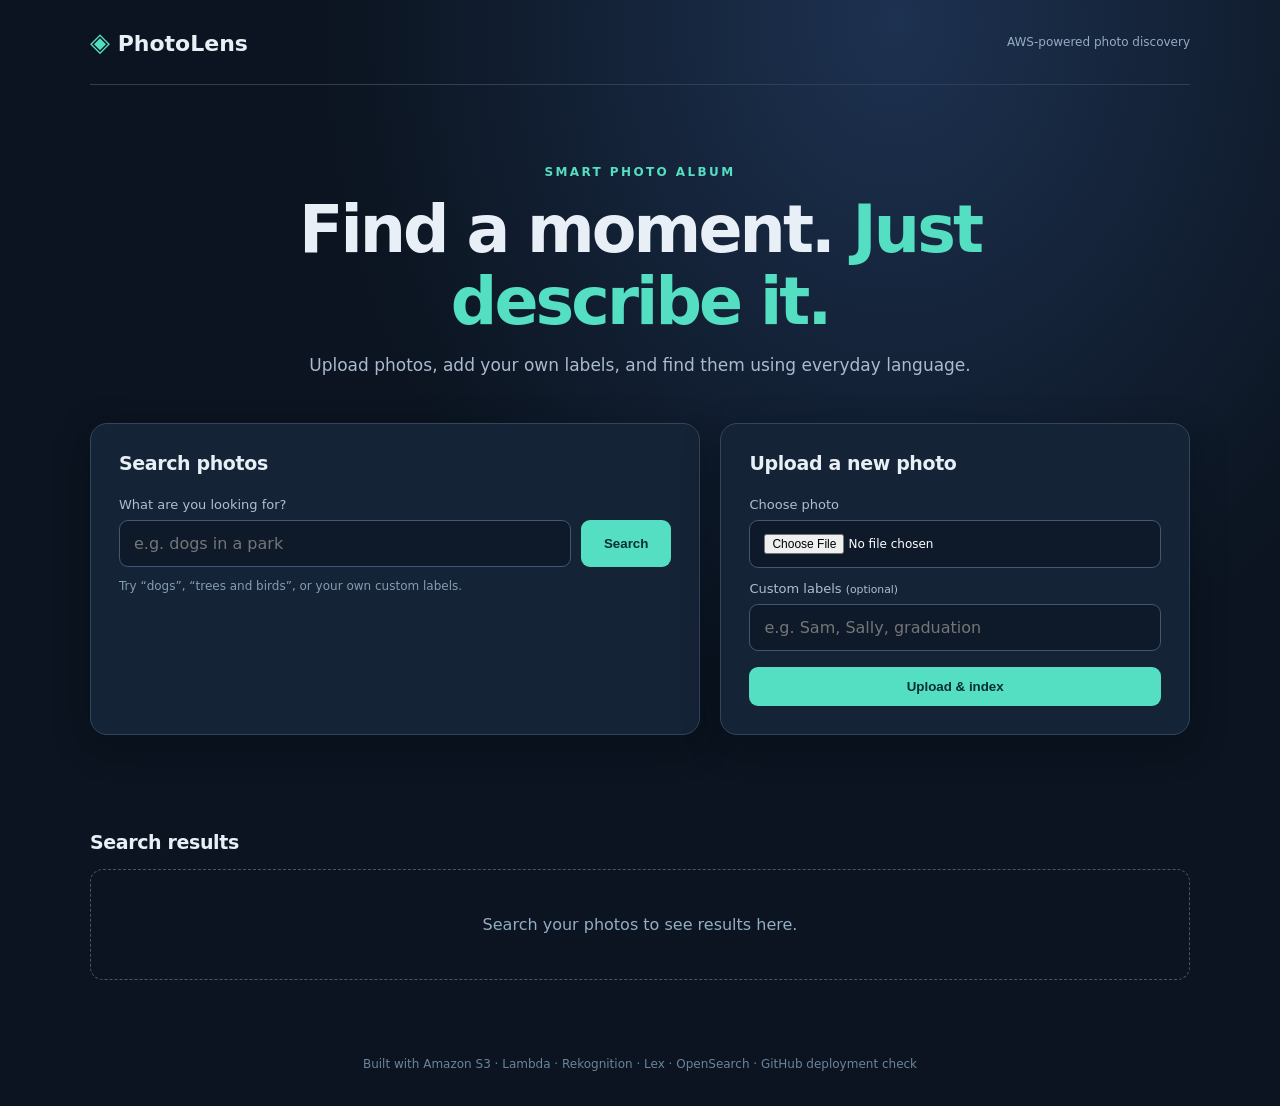
==== front-end/index.html @ 9dab0dca "Restructure repository" ====
<!doctype html>
<html lang="en">
<head>
  <meta charset="UTF-8"/>
  <meta name="viewport" content="width=device-width,initial-scale=1"/>
  <title>PhotoLens | Search your memories</title>
  <link rel="stylesheet" href="style.css"/>
</head>
<body>
  <main class="shell">
    <header><div class="brand"><span class="brand-icon">◈</span> PhotoLens</div><div class="tag">AWS-powered photo discovery</div></header>
    <section class="hero"><span class="eyebrow">SMART PHOTO ALBUM</span><h1>Find a moment. <em>Just describe it.</em></h1><p>Upload photos, add your own labels, and find them using everyday language.</p></section>
    <section class="panels">
      <form class="panel search-panel" id="search-form"><h2>Search photos</h2><label for="query">What are you looking for?</label><div class="search-row"><input id="query" name="query" required placeholder="e.g. dogs in a park" autocomplete="off"/><button type="submit">Search</button></div><p class="hint">Try “dogs”, “trees and birds”, or your own custom labels.</p></form>
      <form class="panel upload-panel" id="upload-form"><h2>Upload a new photo</h2><label for="photo">Choose photo</label><input id="photo" type="file" accept="image/jpeg,image/png" required/><label for="custom-labels">Custom labels <small>(optional)</small></label><input id="custom-labels" placeholder="e.g. Sam, Sally, graduation"/><button type="submit" class="secondary">Upload & index</button></form>
    </section>
    <p id="status" role="status" aria-live="polite"></p>
    <section class="results"><div class="results-heading"><h2>Search results</h2><span id="result-count"></span></div><div id="gallery" class="gallery"><div class="empty">Search your photos to see results here.</div></div></section>
    <footer>Built with Amazon S3 · Lambda · Rekognition · Lex · OpenSearch · GitHub deployment check</footer>
  </main>
  <script src="config.js"></script>
  <script src="sdk/lib/axios/dist/axios.standalone.js"></script>
  <script src="sdk/lib/CryptoJS/rollups/crypto-js.js"></script>
  <script src="sdk/lib/CryptoJS/rollups/sha256.js"></script>
  <script src="sdk/lib/CryptoJS/components/hmac.js"></script>
  <script src="sdk/lib/CryptoJS/components/enc-base64.js"></script>
  <script src="sdk/lib/url-template/url-template.js"></script>
  <script src="sdk/lib/apiGatewayCore/sigV4Client.js"></script>
  <script src="sdk/lib/apiGatewayCore/apiGatewayClient.js"></script>
  <script src="sdk/lib/apiGatewayCore/simpleHttpClient.js"></script>
  <script src="sdk/lib/apiGatewayCore/utils.js"></script>
  <script src="sdk/apigClient.js"></script>
  <script src="app.js"></script>
</body>
</html>
---- front-end/style.css ----
:root{font-family:Inter,ui-sans-serif,system-ui,-apple-system,Segoe UI,sans-serif;color:#e8eff6;background:#0b1420}*{box-sizing:border-box}body{margin:0;background:radial-gradient(ellipse at 70% 2%,#1d3150 0%,#0b1420 45%,#0b1420 100%);min-height:100vh}.shell{width:min(1100px,92%);margin:auto}header{display:flex;align-items:center;justify-content:space-between;padding:27px 0;border-bottom:1px solid #304053}.brand{font-weight:800;font-size:22px}.brand-icon{color:#54dec2;font-size:26px}.tag{font-size:12px;color:#94acc4}.hero{text-align:center;margin:76px 0 48px}.eyebrow{letter-spacing:.2em;color:#54dec2;font-size:12px;font-weight:700}h1{font-size:clamp(35px,6vw,65px);letter-spacing:-.045em;line-height:1.1;margin:14px auto 18px;max-width:720px}h1 em{font-style:normal;color:#54dec2}.hero p{color:#aabacf;font-size:17px}h2{font-size:19px;letter-spacing:-.02em}.panels{display:grid;grid-template-columns:1.3fr 1fr;gap:20px}.panel{padding:28px;border:1px solid #34445a;border-radius:17px;background:#152336;box-shadow:0 10px 35px #050b1470}.panel h2{margin:0 0 23px}.panel label{display:block;font-size:13px;color:#abc0d2;margin:13px 0 8px}.panel input{background:#0e1a2a;border:1px solid #425773;color:white;border-radius:9px;padding:13px 14px;width:100%;font:inherit}.panel input[type=file]{font-size:12px}.search-row{display:flex;gap:10px}.search-row input{flex:1;width:60px}button{border:0;border-radius:9px;padding:12px 23px;background:#54dec2;color:#082f31;font-weight:800;cursor:pointer;white-space:nowrap}button:hover{filter:brightness(1.1)}button:disabled{opacity:.55;cursor:not-allowed}.secondary{margin-top:16px;width:100%}.hint{color:#839cb4;font-size:12px}.results{margin:42px 0}.results-heading{display:flex;align-items:center;justify-content:space-between}.results-heading span{font-size:13px;color:#92aac1}.gallery{display:grid;grid-template-columns:repeat(auto-fill,minmax(225px,1fr));gap:18px}.result{border-radius:13px;overflow:hidden;background:#152336;border:1px solid #30425a}.result img{width:100%;height:190px;object-fit:cover;display:block}.chips{padding:12px;display:flex;gap:6px;flex-wrap:wrap}.chips span{font-size:10px;padding:4px 8px;background:#213a4e;color:#b8d8df;border-radius:12px}.empty{padding:45px 20px;border:1px dashed #43576a;border-radius:13px;color:#94adc3;text-align:center;grid-column:1/-1}#status{min-height:22px;color:#54dec2}footer{padding:35px 0;text-align:center;font-size:12px;color:#6c849b}@media(max-width:720px){.panels{grid-template-columns:1fr}.hero{margin:45px auto}.tag{display:none}.search-row{flex-wrap:wrap}.search-row input,.search-row button{width:100%;flex:auto}}
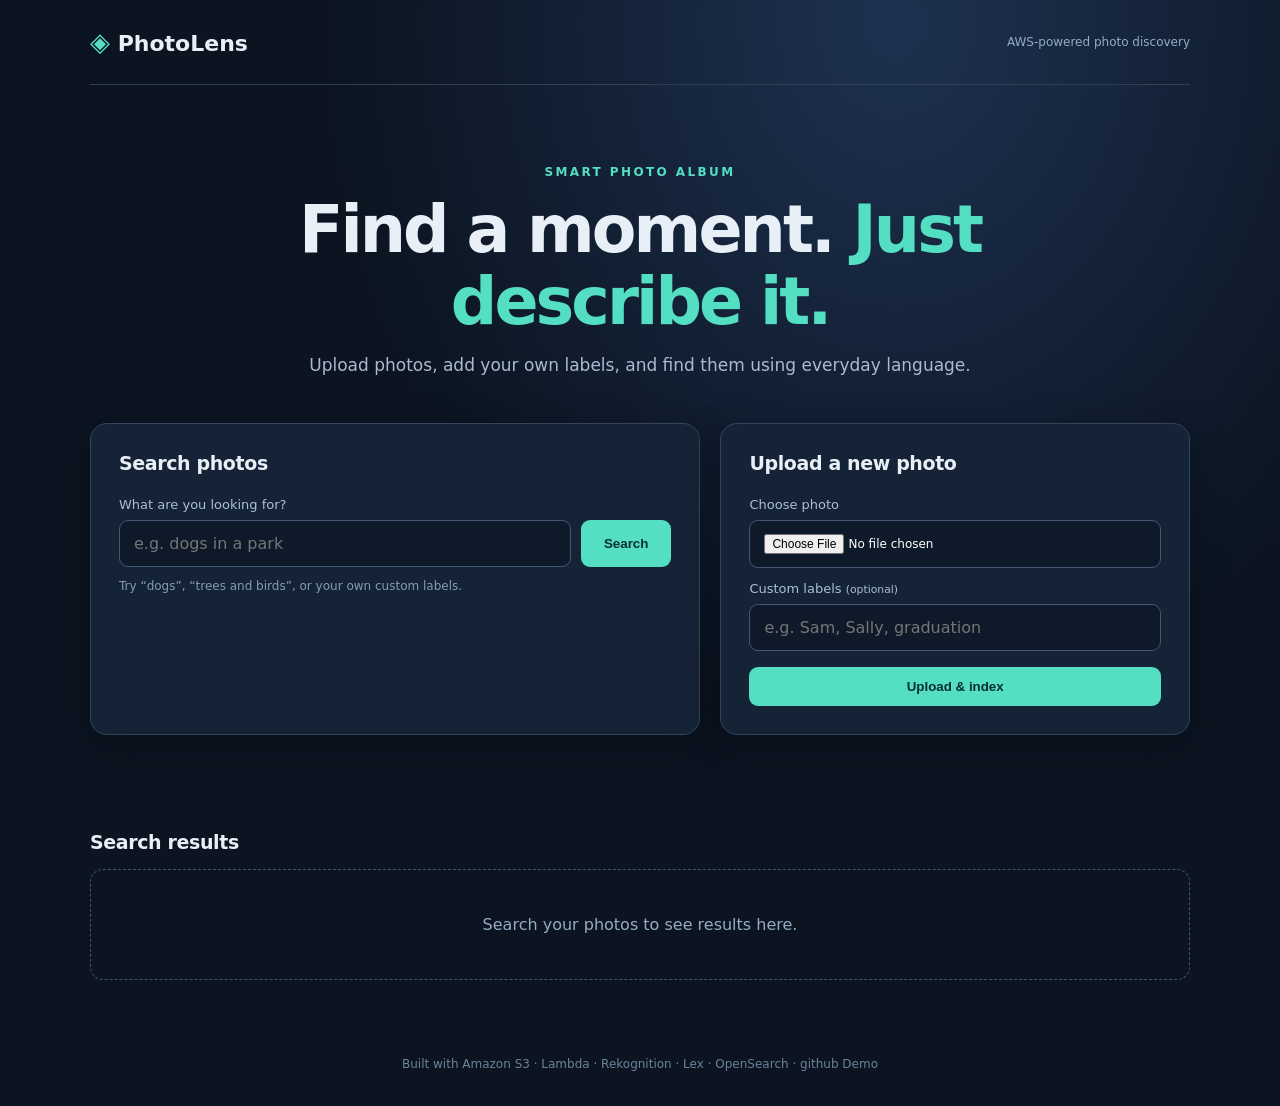
==== commit f90efb85: "Video Demo" ====
--- a/front-end/index.html
+++ b/front-end/index.html
@@ -16,7 +16,7 @@
     </section>
     <p id="status" role="status" aria-live="polite"></p>
     <section class="results"><div class="results-heading"><h2>Search results</h2><span id="result-count"></span></div><div id="gallery" class="gallery"><div class="empty">Search your photos to see results here.</div></div></section>
-    <footer>Built with Amazon S3 · Lambda · Rekognition · Lex · OpenSearch · GitHub deployment check</footer>
+    <footer>Built with Amazon S3 · Lambda · Rekognition · Lex · OpenSearch · github Demo</footer>
   </main>
   <script src="config.js"></script>
   <script src="sdk/lib/axios/dist/axios.standalone.js"></script>
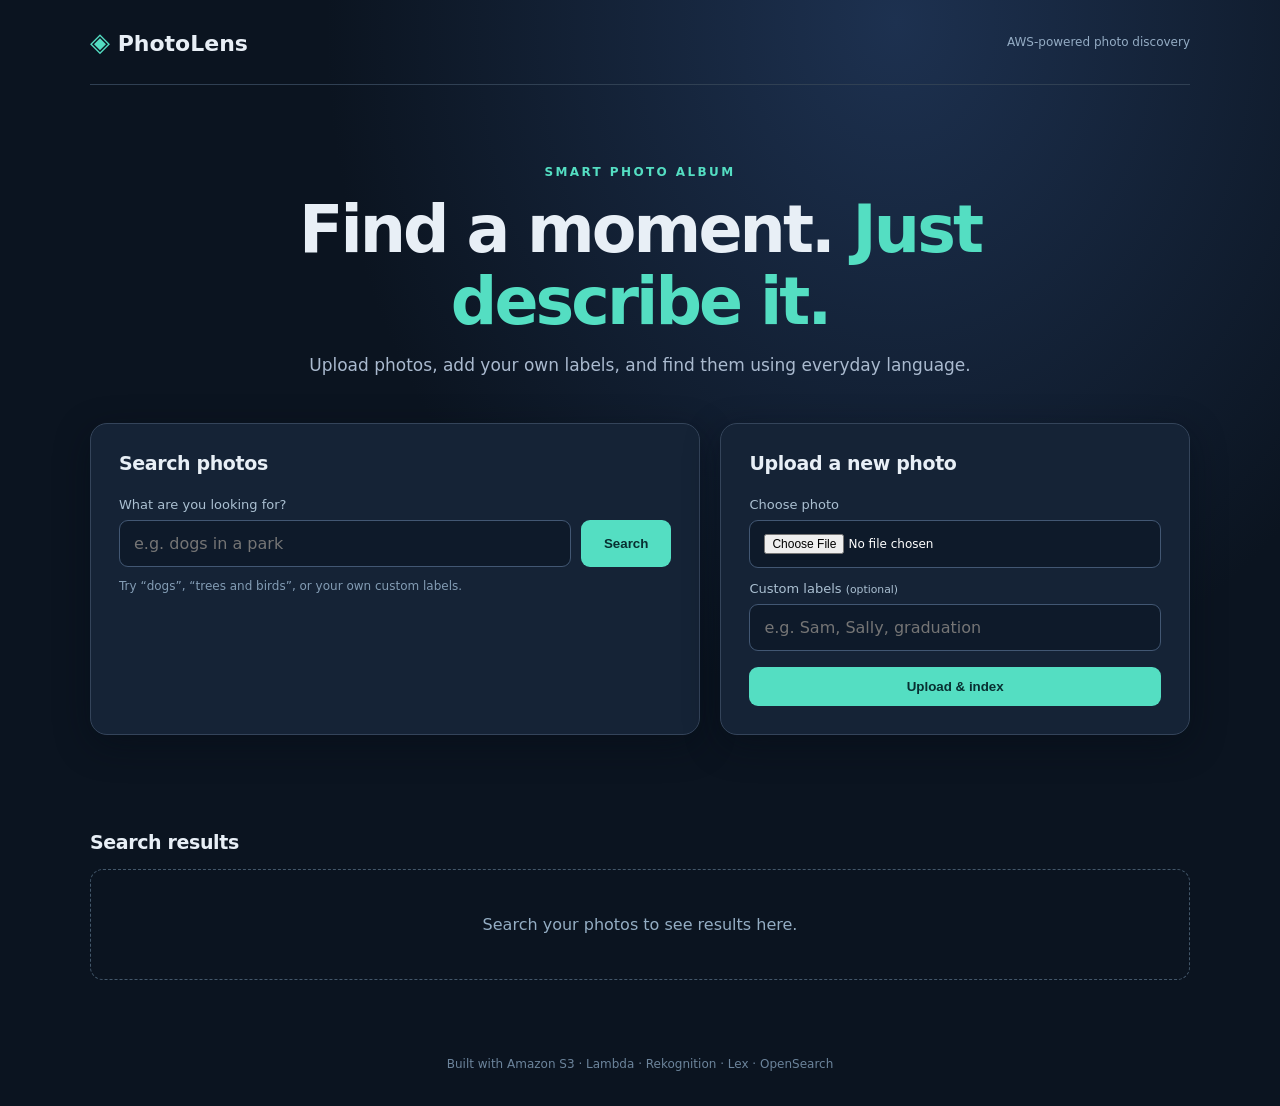
==== commit 4c4b259f: "Update index.html" ====
--- a/front-end/index.html
+++ b/front-end/index.html
@@ -16,7 +16,7 @@
     </section>
     <p id="status" role="status" aria-live="polite"></p>
     <section class="results"><div class="results-heading"><h2>Search results</h2><span id="result-count"></span></div><div id="gallery" class="gallery"><div class="empty">Search your photos to see results here.</div></div></section>
-    <footer>Built with Amazon S3 · Lambda · Rekognition · Lex · OpenSearch · github Demo</footer>
+    <footer>Built with Amazon S3 · Lambda · Rekognition · Lex · OpenSearch </footer>
   </main>
   <script src="config.js"></script>
   <script src="sdk/lib/axios/dist/axios.standalone.js"></script>
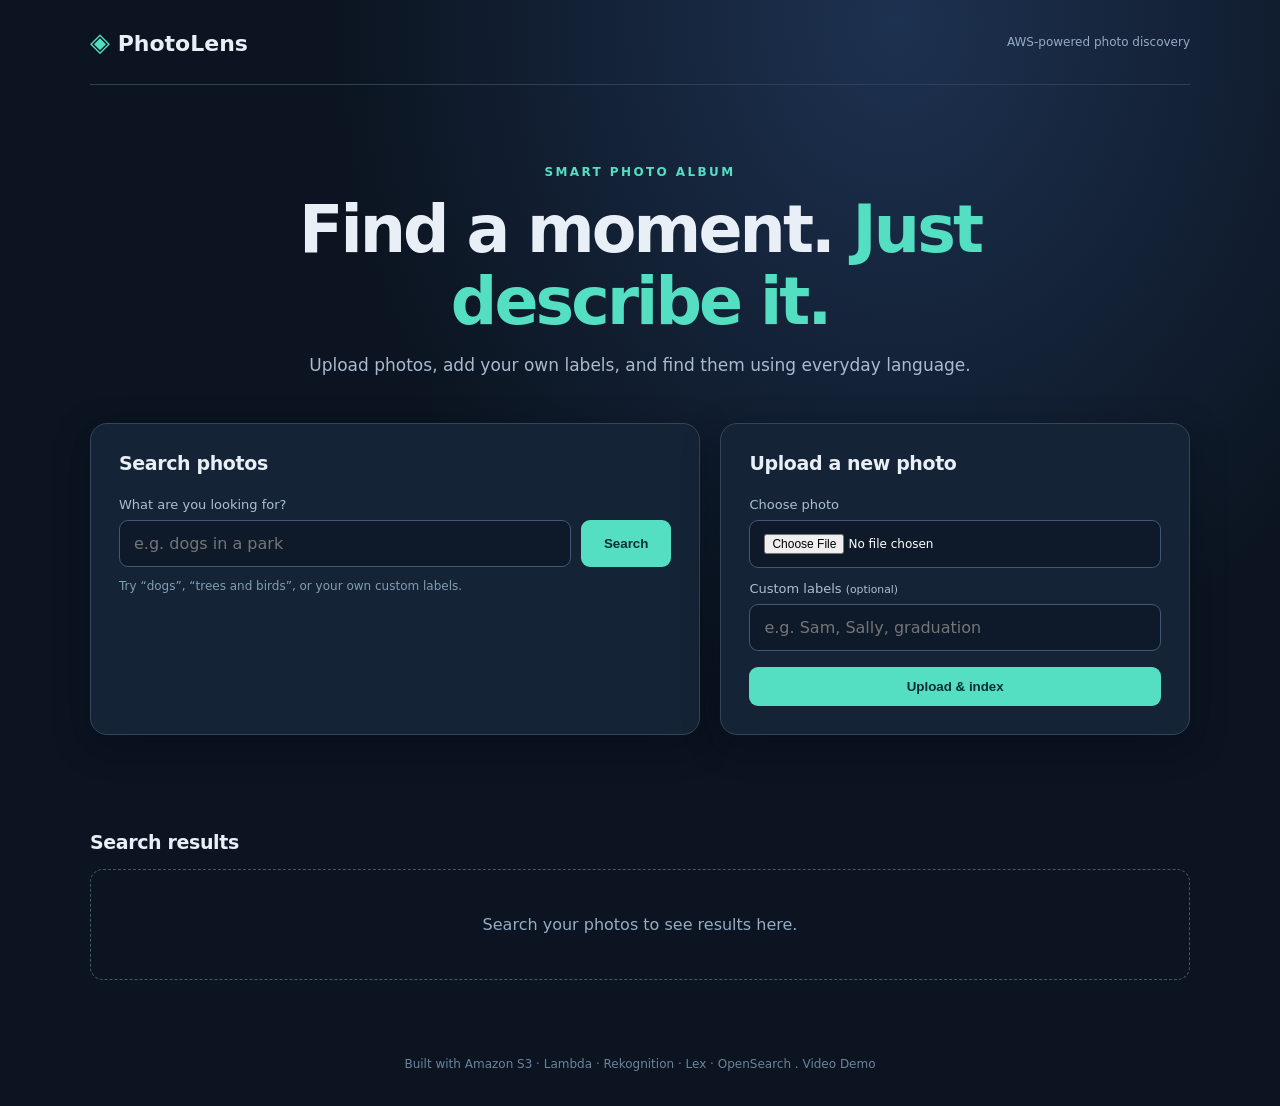
==== commit ec529f15: "Video Demo" ====
--- a/front-end/index.html
+++ b/front-end/index.html
@@ -16,7 +16,7 @@
     </section>
     <p id="status" role="status" aria-live="polite"></p>
     <section class="results"><div class="results-heading"><h2>Search results</h2><span id="result-count"></span></div><div id="gallery" class="gallery"><div class="empty">Search your photos to see results here.</div></div></section>
-    <footer>Built with Amazon S3 · Lambda · Rekognition · Lex · OpenSearch </footer>
+    <footer>Built with Amazon S3 · Lambda · Rekognition · Lex · OpenSearch . Video Demo</footer>
   </main>
   <script src="config.js"></script>
   <script src="sdk/lib/axios/dist/axios.standalone.js"></script>
